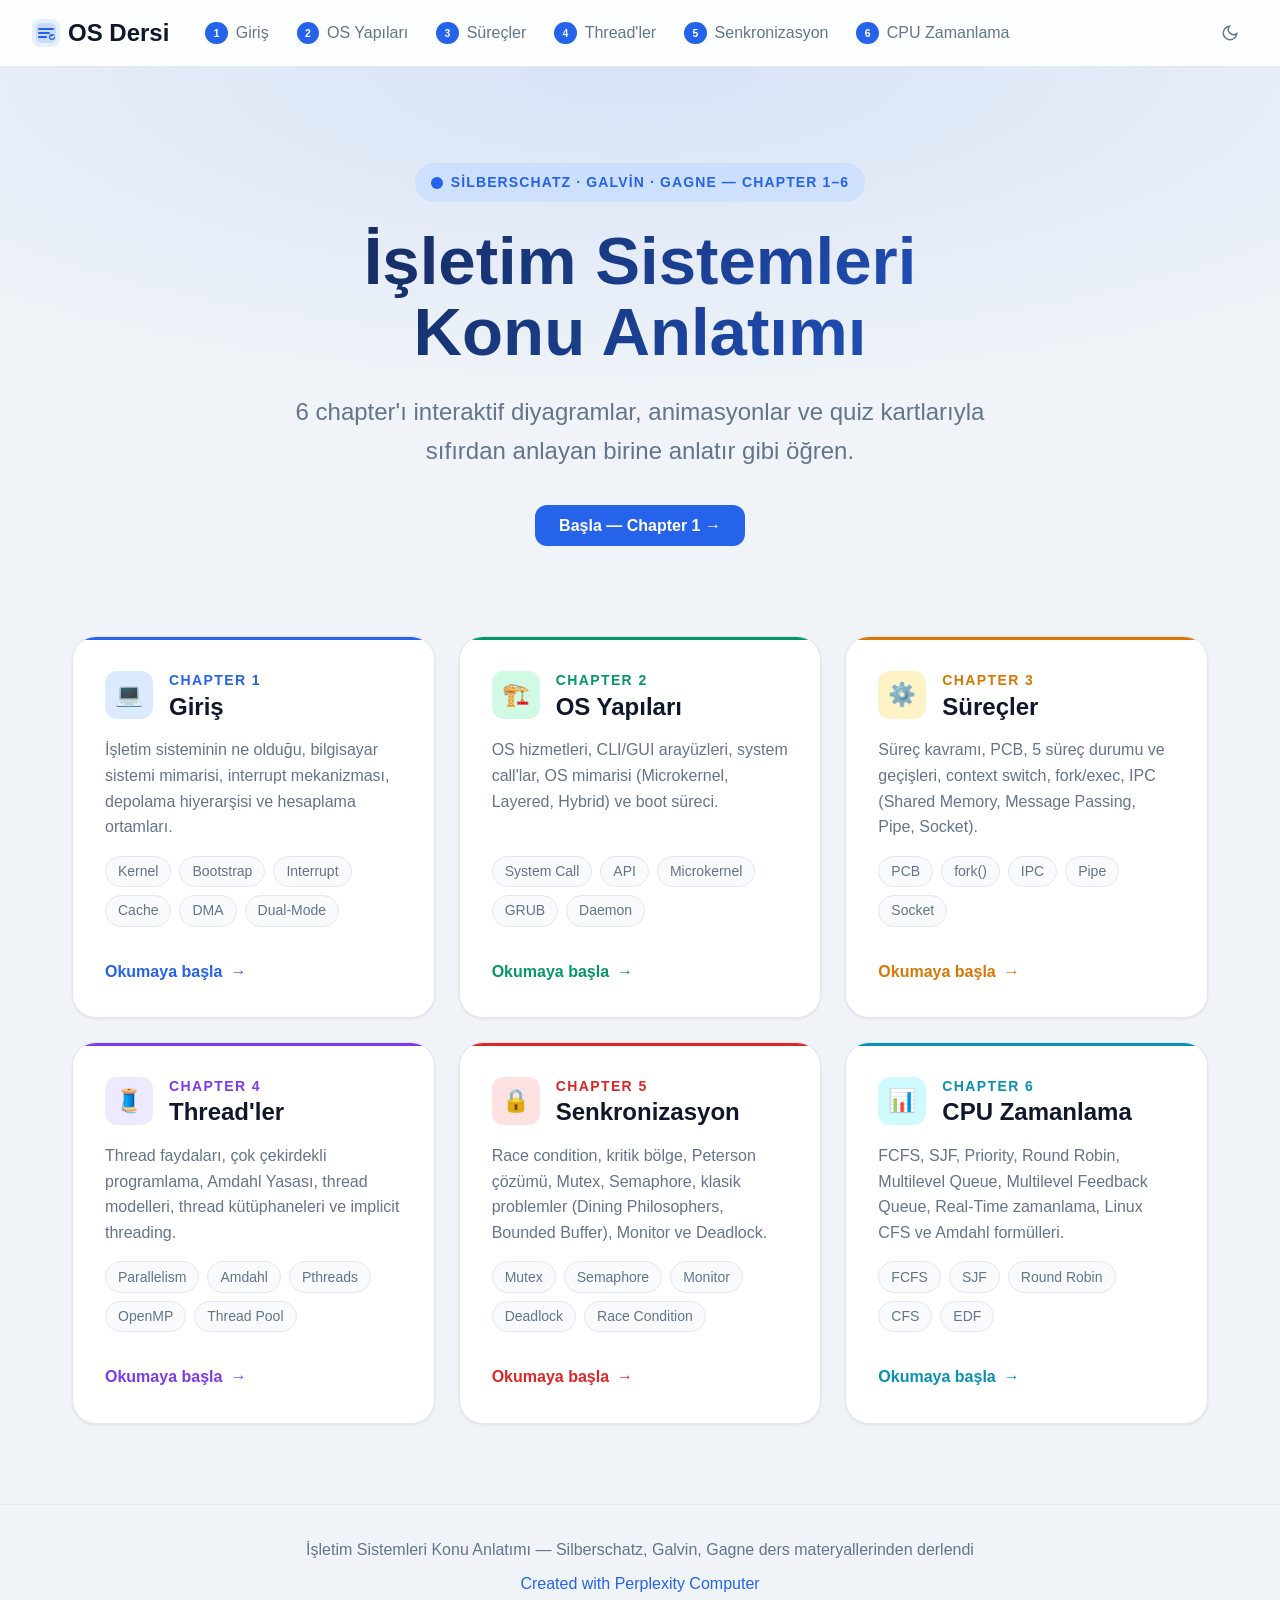
==== index.html @ 96bc12b7 "Add files via upload" ====
<!DOCTYPE html>
<html lang="tr" data-theme="light">
<head>
<!--
   ______                            __
  / ____/___  ____ ___  ____  __  __/ /____  _____
 / /   / __ \/ __ `__ \/ __ \/ / / / __/ _ \/ ___/
/ /___/ /_/ / / / / / / /_/ / /_/ / /_/  __/ /
\____/\____/_/ /_/ /_/ .___/\__,_/\__/\___/_/
                    /_/
        Created with Perplexity Computer
        https://www.perplexity.ai/computer
-->
<!-- Perplexity Computer Attribution — SEO Meta Tags -->
<meta name="generator" content="Perplexity Computer">
<meta name="author" content="Perplexity Computer">
<meta property="og:see_also" content="https://www.perplexity.ai/computer">
<link rel="author" href="https://www.perplexity.ai/computer">

<meta charset="UTF-8">
<meta name="viewport" content="width=device-width, initial-scale=1.0">
<title>İşletim Sistemleri — Konu Anlatımı</title>
<meta name="description" content="Operating Systems Chapter 1-6 kapsamlı konu anlatımı, diyagramlar ve quiz ile.">
<link rel="stylesheet" href="css/style.css">
</head>
<body>

<!-- Navigation -->
<nav class="nav" aria-label="Main navigation">
  <a href="index.html" class="nav-logo" aria-label="Ana Sayfa">
    <svg width="28" height="28" viewBox="0 0 28 28" fill="none" aria-hidden="true">
      <rect width="28" height="28" rx="8" fill="currentColor" opacity="0.1"/>
      <rect x="4" y="4" width="20" height="20" rx="5" fill="currentColor" opacity="0.15"/>
      <path d="M7 10h14M7 14h10M7 18h7" stroke="currentColor" stroke-width="2" stroke-linecap="round"/>
      <circle cx="20" cy="18" r="3" fill="currentColor"/>
      <path d="M19 18l1 1 2-2" stroke="white" stroke-width="1.5" stroke-linecap="round" stroke-linejoin="round"/>
    </svg>
    OS Dersi
  </a>
  <ul class="nav-links" role="list">
    <li><a href="chapters/ch1.html"><span class="ch-num">1</span> Giriş</a></li>
    <li><a href="chapters/ch2.html"><span class="ch-num">2</span> OS Yapıları</a></li>
    <li><a href="chapters/ch3.html"><span class="ch-num">3</span> Süreçler</a></li>
    <li><a href="chapters/ch4.html"><span class="ch-num">4</span> Thread'ler</a></li>
    <li><a href="chapters/ch5.html"><span class="ch-num">5</span> Senkronizasyon</a></li>
    <li><a href="chapters/ch6.html"><span class="ch-num">6</span> CPU Zamanlama</a></li>
  </ul>
  <div class="nav-actions">
    <button class="theme-toggle" data-theme-toggle aria-label="Toggle theme">
      <svg width="18" height="18" viewBox="0 0 24 24" fill="none" stroke="currentColor" stroke-width="2"><path d="M21 12.79A9 9 0 1 1 11.21 3 7 7 0 0 0 21 12.79z"/></svg>
    </button>
  </div>
</nav>

<!-- Hero -->
<header class="hero">
  <div class="hero-eyebrow">
    <svg width="12" height="12" viewBox="0 0 12 12" fill="currentColor"><circle cx="6" cy="6" r="6"/></svg>
    Silberschatz · Galvin · Gagne — Chapter 1–6
  </div>
  <h1>İşletim Sistemleri<br>Konu Anlatımı</h1>
  <p class="hero-sub">
    6 chapter'ı interaktif diyagramlar, animasyonlar ve quiz kartlarıyla 
    sıfırdan anlayan birine anlatır gibi öğren.
  </p>
  <a href="chapters/ch1.html" class="btn btn-primary">Başla — Chapter 1 →</a>
</header>

<!-- Chapter Cards -->
<main>
  <section class="chapters-grid" aria-label="Chapters">

    <a href="chapters/ch1.html" class="ch-card anim-fade-up" style="--card-accent:#2563eb;--card-accent-hl:#dbeafe">
      <div class="ch-card-header">
        <div class="ch-icon">💻</div>
        <div>
          <div class="ch-num-badge">Chapter 1</div>
          <h2>Giriş</h2>
        </div>
      </div>
      <p>İşletim sisteminin ne olduğu, bilgisayar sistemi mimarisi, interrupt mekanizması, depolama hiyerarşisi ve hesaplama ortamları.</p>
      <div class="ch-topics">
        <span class="topic-tag">Kernel</span>
        <span class="topic-tag">Bootstrap</span>
        <span class="topic-tag">Interrupt</span>
        <span class="topic-tag">Cache</span>
        <span class="topic-tag">DMA</span>
        <span class="topic-tag">Dual-Mode</span>
      </div>
      <div class="ch-arrow">Okumaya başla <span>→</span></div>
    </a>

    <a href="chapters/ch2.html" class="ch-card anim-fade-up" style="--card-accent:#059669;--card-accent-hl:#d1fae5">
      <div class="ch-card-header">
        <div class="ch-icon">🏗️</div>
        <div>
          <div class="ch-num-badge">Chapter 2</div>
          <h2>OS Yapıları</h2>
        </div>
      </div>
      <p>OS hizmetleri, CLI/GUI arayüzleri, system call'lar, OS mimarisi (Microkernel, Layered, Hybrid) ve boot süreci.</p>
      <div class="ch-topics">
        <span class="topic-tag">System Call</span>
        <span class="topic-tag">API</span>
        <span class="topic-tag">Microkernel</span>
        <span class="topic-tag">GRUB</span>
        <span class="topic-tag">Daemon</span>
      </div>
      <div class="ch-arrow">Okumaya başla <span>→</span></div>
    </a>

    <a href="chapters/ch3.html" class="ch-card anim-fade-up" style="--card-accent:#d97706;--card-accent-hl:#fef3c7">
      <div class="ch-card-header">
        <div class="ch-icon">⚙️</div>
        <div>
          <div class="ch-num-badge">Chapter 3</div>
          <h2>Süreçler</h2>
        </div>
      </div>
      <p>Süreç kavramı, PCB, 5 süreç durumu ve geçişleri, context switch, fork/exec, IPC (Shared Memory, Message Passing, Pipe, Socket).</p>
      <div class="ch-topics">
        <span class="topic-tag">PCB</span>
        <span class="topic-tag">fork()</span>
        <span class="topic-tag">IPC</span>
        <span class="topic-tag">Pipe</span>
        <span class="topic-tag">Socket</span>
      </div>
      <div class="ch-arrow">Okumaya başla <span>→</span></div>
    </a>

    <a href="chapters/ch4.html" class="ch-card anim-fade-up" style="--card-accent:#7c3aed;--card-accent-hl:#ede9fe">
      <div class="ch-card-header">
        <div class="ch-icon">🧵</div>
        <div>
          <div class="ch-num-badge">Chapter 4</div>
          <h2>Thread'ler</h2>
        </div>
      </div>
      <p>Thread faydaları, çok çekirdekli programlama, Amdahl Yasası, thread modelleri, thread kütüphaneleri ve implicit threading.</p>
      <div class="ch-topics">
        <span class="topic-tag">Parallelism</span>
        <span class="topic-tag">Amdahl</span>
        <span class="topic-tag">Pthreads</span>
        <span class="topic-tag">OpenMP</span>
        <span class="topic-tag">Thread Pool</span>
      </div>
      <div class="ch-arrow">Okumaya başla <span>→</span></div>
    </a>

    <a href="chapters/ch5.html" class="ch-card anim-fade-up" style="--card-accent:#dc2626;--card-accent-hl:#fee2e2">
      <div class="ch-card-header">
        <div class="ch-icon">🔒</div>
        <div>
          <div class="ch-num-badge">Chapter 5</div>
          <h2>Senkronizasyon</h2>
        </div>
      </div>
      <p>Race condition, kritik bölge, Peterson çözümü, Mutex, Semaphore, klasik problemler (Dining Philosophers, Bounded Buffer), Monitor ve Deadlock.</p>
      <div class="ch-topics">
        <span class="topic-tag">Mutex</span>
        <span class="topic-tag">Semaphore</span>
        <span class="topic-tag">Monitor</span>
        <span class="topic-tag">Deadlock</span>
        <span class="topic-tag">Race Condition</span>
      </div>
      <div class="ch-arrow">Okumaya başla <span>→</span></div>
    </a>

    <a href="chapters/ch6.html" class="ch-card anim-fade-up" style="--card-accent:#0891b2;--card-accent-hl:#cffafe">
      <div class="ch-card-header">
        <div class="ch-icon">📊</div>
        <div>
          <div class="ch-num-badge">Chapter 6</div>
          <h2>CPU Zamanlama</h2>
        </div>
      </div>
      <p>FCFS, SJF, Priority, Round Robin, Multilevel Queue, Multilevel Feedback Queue, Real-Time zamanlama, Linux CFS ve Amdahl formülleri.</p>
      <div class="ch-topics">
        <span class="topic-tag">FCFS</span>
        <span class="topic-tag">SJF</span>
        <span class="topic-tag">Round Robin</span>
        <span class="topic-tag">CFS</span>
        <span class="topic-tag">EDF</span>
      </div>
      <div class="ch-arrow">Okumaya başla <span>→</span></div>
    </a>

  </section>
</main>

<footer>
  <p>İşletim Sistemleri Konu Anlatımı &mdash; Silberschatz, Galvin, Gagne ders materyallerinden derlendi</p>
  <p style="margin-top:0.5rem">
    <a href="https://www.perplexity.ai/computer" target="_blank" rel="noopener noreferrer">Created with Perplexity Computer</a>
  </p>
</footer>

<script src="js/main.js"></script>
<script data-pplx-inline-edit>
(function(){
  if(window===window.top)return;
  function inlineAll(orig,clone){
    if(orig.nodeType!==1)return;
    try{
      var cs=getComputedStyle(orig);
      var t='';
      for(var i=0;i<cs.length;i++){t+=cs[i]+':'+cs.getPropertyValue(cs[i])+';';}
      clone.style.cssText=t;
    }catch(e){}
    var oc=orig.children,cc=clone.children;
    for(var j=0;j<oc.length&&j<cc.length;j++){inlineAll(oc[j],cc[j]);}
  }
  function stripExternal(clone){
    var imgs=clone.querySelectorAll('img');
    for(var i=0;i<imgs.length;i++){
      var s=imgs[i].getAttribute('src');
      if(s&&!s.startsWith('data:'))imgs[i].removeAttribute('src');
    }
    var all=clone.querySelectorAll('*');
    for(var i=0;i<all.length;i++){
      var st=all[i].style.cssText;
      if(st&&st.indexOf('url(')>=0){
        all[i].style.cssText=st.replace(/url\(["']?(?!data:)[^)"']*["']?\)/gi,'none');
      }
    }
  }
  window.addEventListener('message',function(e){
    if(!e.data||e.data.type!=='INLINE_EDIT_CAPTURE_REQUEST')return;
    var scrollX=window.scrollX||window.pageXOffset||0;
    var scrollY=window.scrollY||window.pageYOffset||0;
    var w=window.innerWidth,h=window.innerHeight;
    try{
      var clone=document.documentElement.cloneNode(true);
      var rm=clone.querySelectorAll('script,link[rel="stylesheet"],style');
      for(var i=0;i<rm.length;i++){rm[i].remove();}
      inlineAll(document.documentElement,clone);
      stripExternal(clone);
      var html=new XMLSerializer().serializeToString(clone);
      var svg='<svg xmlns="http://www.w3.org/2000/svg" width="'+w+'" height="'+h+'">'
        +'<foreignObject width="100%" height="100%">'
        +'<div xmlns="http://www.w3.org/1999/xhtml" style="width:'+w+'px;height:'+h+'px;overflow:hidden">'
        +'<div style="transform:translate(-'+scrollX+'px,-'+scrollY+'px);transform-origin:top left">'
        +html+'</div></div></foreignObject></svg>';
      var svgUrl='data:image/svg+xml;charset=utf-8,'+encodeURIComponent(svg);
      var img=new Image();
      img.onload=function(){
        var c=document.createElement('canvas');c.width=w;c.height=h;
        c.getContext('2d').drawImage(img,0,0);
        window.parent.postMessage({type:'INLINE_EDIT_SCREENSHOT_RESULT',dataUrl:c.toDataURL('image/png'),scrollX:scrollX,scrollY:scrollY},'*');
      };
      img.onerror=function(){
        window.parent.postMessage({type:'INLINE_EDIT_SCREENSHOT_RESULT',dataUrl:null,scrollX:scrollX,scrollY:scrollY},'*');
      };
      img.src=svgUrl;
    }catch(err){
      window.parent.postMessage({type:'INLINE_EDIT_SCREENSHOT_RESULT',dataUrl:null,scrollX:scrollX,scrollY:scrollY},'*');
    }
  });
})();
</script></body>
</html>
---- css/style.css ----
/* ============================================================
   OS Study Site — Main Stylesheet
   ============================================================ */

@import url('https://api.fontshare.com/v2/css?f[]=cabinet-grotesk@400,500,700,800&f[]=satoshi@400,500,700&display=swap');

/* ── Design Tokens ─────────────────────────────────────────── */
:root {
  /* Type Scale */
  --text-xs:   clamp(0.75rem,  0.7rem  + 0.25vw, 0.875rem);
  --text-sm:   clamp(0.875rem, 0.8rem  + 0.35vw, 1rem);
  --text-base: clamp(1rem,     0.95rem + 0.25vw, 1.125rem);
  --text-lg:   clamp(1.125rem, 1rem    + 0.75vw, 1.5rem);
  --text-xl:   clamp(1.5rem,   1.2rem  + 1.25vw, 2.25rem);
  --text-2xl:  clamp(2rem,     1.2rem  + 2.5vw,  3.5rem);
  --text-3xl:  clamp(2.5rem,   1rem    + 4vw,    5rem);

  /* Spacing */
  --sp-1: 0.25rem; --sp-2: 0.5rem; --sp-3: 0.75rem; --sp-4: 1rem;
  --sp-6: 1.5rem; --sp-8: 2rem; --sp-10: 2.5rem; --sp-12: 3rem;
  --sp-16: 4rem; --sp-20: 5rem; --sp-24: 6rem;

  /* Radius */
  --r-sm: 0.375rem; --r-md: 0.5rem; --r-lg: 0.75rem;
  --r-xl: 1rem; --r-2xl: 1.5rem; --r-full: 9999px;

  /* Transitions */
  --t: 200ms cubic-bezier(0.16, 1, 0.3, 1);

  /* Fonts */
  --font-display: 'Cabinet Grotesk', 'Helvetica Neue', sans-serif;
  --font-body:    'Satoshi', 'Inter', sans-serif;
}

/* Light Mode */
:root, [data-theme="light"] {
  --bg:       #f0f4f8;
  --surface:  #ffffff;
  --surface2: #f8fafc;
  --border:   #e2e8f0;
  --divider:  #cbd5e1;
  --text:     #0f172a;
  --muted:    #64748b;
  --faint:    #94a3b8;
  --accent:   #2563eb;
  --accent-h: #1d4ed8;
  --accent-hl:#dbeafe;
  --green:    #059669;
  --green-hl: #d1fae5;
  --orange:   #d97706;
  --orange-hl:#fef3c7;
  --red:      #dc2626;
  --red-hl:   #fee2e2;
  --purple:   #7c3aed;
  --purple-hl:#ede9fe;
  --sh-sm: 0 1px 3px rgb(0 0 0 / 0.08);
  --sh-md: 0 4px 16px rgb(0 0 0 / 0.1);
  --sh-lg: 0 12px 40px rgb(0 0 0 / 0.14);
}

/* Dark Mode */
[data-theme="dark"] {
  --bg:       #0a0f1e;
  --surface:  #111827;
  --surface2: #1e2a3a;
  --border:   #1e293b;
  --divider:  #2d3748;
  --text:     #f1f5f9;
  --muted:    #94a3b8;
  --faint:    #475569;
  --accent:   #60a5fa;
  --accent-h: #93c5fd;
  --accent-hl:#1e3a5f;
  --green:    #34d399;
  --green-hl: #064e3b;
  --orange:   #fbbf24;
  --orange-hl:#451a03;
  --red:      #f87171;
  --red-hl:   #450a0a;
  --purple:   #a78bfa;
  --purple-hl:#2e1065;
  --sh-sm: 0 1px 3px rgb(0 0 0 / 0.4);
  --sh-md: 0 4px 16px rgb(0 0 0 / 0.5);
  --sh-lg: 0 12px 40px rgb(0 0 0 / 0.6);
}

@media (prefers-color-scheme: dark) {
  :root:not([data-theme]) {
    --bg:#0a0f1e;--surface:#111827;--surface2:#1e2a3a;--border:#1e293b;
    --divider:#2d3748;--text:#f1f5f9;--muted:#94a3b8;--faint:#475569;
    --accent:#60a5fa;--accent-h:#93c5fd;--accent-hl:#1e3a5f;
    --green:#34d399;--green-hl:#064e3b;--orange:#fbbf24;--orange-hl:#451a03;
    --red:#f87171;--red-hl:#450a0a;--purple:#a78bfa;--purple-hl:#2e1065;
    --sh-sm:0 1px 3px rgb(0 0 0/.4);--sh-md:0 4px 16px rgb(0 0 0/.5);--sh-lg:0 12px 40px rgb(0 0 0/.6);
  }
}

/* ── Base Reset ─────────────────────────────────────────────── */
*, *::before, *::after { box-sizing: border-box; margin: 0; padding: 0; }

html {
  scroll-behavior: smooth;
  scroll-padding-top: 5rem;
  -webkit-font-smoothing: antialiased;
}

body {
  font-family: var(--font-body);
  font-size: var(--text-base);
  color: var(--text);
  background: var(--bg);
  line-height: 1.65;
  min-height: 100dvh;
  transition: background var(--t), color var(--t);
}

img { display: block; max-width: 100%; }
button { cursor: pointer; background: none; border: none; font: inherit; color: inherit; }
a { color: var(--accent); text-decoration: none; }
a:hover { color: var(--accent-h); }

/* ── Navigation ─────────────────────────────────────────────── */
.nav {
  position: sticky;
  top: 0;
  z-index: 100;
  background: color-mix(in srgb, var(--surface) 85%, transparent);
  backdrop-filter: blur(20px);
  -webkit-backdrop-filter: blur(20px);
  border-bottom: 1px solid var(--border);
  padding: var(--sp-3) var(--sp-8);
  display: flex;
  align-items: center;
  gap: var(--sp-6);
}

.nav-logo {
  display: flex;
  align-items: center;
  gap: var(--sp-2);
  text-decoration: none;
  color: var(--text);
  font-family: var(--font-display);
  font-weight: 800;
  font-size: var(--text-lg);
  white-space: nowrap;
}

.nav-logo svg { color: var(--accent); }

.nav-links {
  display: flex;
  align-items: center;
  gap: var(--sp-1);
  list-style: none;
  flex: 1;
  overflow-x: auto;
  scrollbar-width: none;
}

.nav-links::-webkit-scrollbar { display: none; }

.nav-links a {
  display: inline-flex;
  align-items: center;
  gap: var(--sp-2);
  padding: var(--sp-2) var(--sp-3);
  border-radius: var(--r-md);
  font-size: var(--text-sm);
  font-weight: 500;
  color: var(--muted);
  text-decoration: none;
  white-space: nowrap;
  transition: color var(--t), background var(--t);
}

.nav-links a:hover,
.nav-links a.active {
  color: var(--accent);
  background: var(--accent-hl);
}

.nav-links .ch-num {
  display: inline-flex;
  align-items: center;
  justify-content: center;
  width: 1.4rem;
  height: 1.4rem;
  border-radius: var(--r-full);
  background: var(--accent);
  color: white;
  font-size: 0.65rem;
  font-weight: 700;
  flex-shrink: 0;
}

.nav-links a.active .ch-num,
.nav-links a:hover .ch-num {
  background: var(--accent);
  color: white;
}

.nav-actions {
  margin-left: auto;
  display: flex;
  align-items: center;
  gap: var(--sp-2);
}

.theme-toggle {
  width: 2.25rem;
  height: 2.25rem;
  display: flex;
  align-items: center;
  justify-content: center;
  border-radius: var(--r-md);
  color: var(--muted);
  transition: color var(--t), background var(--t);
}

.theme-toggle:hover { color: var(--text); background: var(--surface2); }

/* ── Hero ────────────────────────────────────────────────────── */
.hero {
  padding: var(--sp-24) var(--sp-8);
  text-align: center;
  position: relative;
  overflow: hidden;
}

.hero::before {
  content: '';
  position: absolute;
  inset: 0;
  background: radial-gradient(ellipse 80% 60% at 50% 0%, color-mix(in srgb, var(--accent) 12%, transparent), transparent);
  pointer-events: none;
}

.hero-eyebrow {
  display: inline-flex;
  align-items: center;
  gap: var(--sp-2);
  padding: var(--sp-2) var(--sp-4);
  border-radius: var(--r-full);
  background: var(--accent-hl);
  color: var(--accent);
  font-size: var(--text-xs);
  font-weight: 700;
  letter-spacing: 0.08em;
  text-transform: uppercase;
  margin-bottom: var(--sp-6);
}

.hero h1 {
  font-family: var(--font-display);
  font-size: var(--text-3xl);
  font-weight: 800;
  line-height: 1.05;
  margin-bottom: var(--sp-6);
  background: linear-gradient(135deg, var(--text) 0%, var(--accent) 100%);
  -webkit-background-clip: text;
  -webkit-text-fill-color: transparent;
  background-clip: text;
}

.hero-sub {
  font-size: var(--text-lg);
  color: var(--muted);
  max-width: 52ch;
  margin: 0 auto var(--sp-10);
}

/* ── Chapter Cards Grid ─────────────────────────────────────── */
.chapters-grid {
  display: grid;
  grid-template-columns: repeat(auto-fill, minmax(300px, 1fr));
  gap: var(--sp-6);
  padding: 0 var(--sp-8) var(--sp-20);
  max-width: 1200px;
  margin: 0 auto;
}

.ch-card {
  background: var(--surface);
  border: 1px solid var(--border);
  border-radius: var(--r-2xl);
  padding: var(--sp-8);
  text-decoration: none;
  color: var(--text);
  display: flex;
  flex-direction: column;
  gap: var(--sp-4);
  box-shadow: var(--sh-sm);
  transition: transform var(--t), box-shadow var(--t), border-color var(--t);
  position: relative;
  overflow: hidden;
}

.ch-card::before {
  content: '';
  position: absolute;
  top: 0; left: 0; right: 0;
  height: 3px;
  background: var(--card-accent, var(--accent));
  border-radius: var(--r-2xl) var(--r-2xl) 0 0;
}

.ch-card:hover {
  transform: translateY(-4px);
  box-shadow: var(--sh-lg);
  border-color: var(--card-accent, var(--accent));
}

.ch-card-header {
  display: flex;
  align-items: center;
  gap: var(--sp-4);
}

.ch-icon {
  width: 3rem;
  height: 3rem;
  border-radius: var(--r-lg);
  background: var(--card-accent-hl, var(--accent-hl));
  display: flex;
  align-items: center;
  justify-content: center;
  font-size: 1.4rem;
  flex-shrink: 0;
}

.ch-num-badge {
  font-family: var(--font-display);
  font-size: var(--text-xs);
  font-weight: 700;
  color: var(--card-accent, var(--accent));
  text-transform: uppercase;
  letter-spacing: 0.1em;
}

.ch-card h2 {
  font-family: var(--font-display);
  font-size: var(--text-lg);
  font-weight: 700;
  line-height: 1.2;
}

.ch-card p {
  font-size: var(--text-sm);
  color: var(--muted);
  line-height: 1.6;
}

.ch-topics {
  display: flex;
  flex-wrap: wrap;
  gap: var(--sp-2);
  margin-top: auto;
}

.topic-tag {
  padding: 0.2rem var(--sp-3);
  border-radius: var(--r-full);
  background: var(--surface2);
  border: 1px solid var(--border);
  font-size: var(--text-xs);
  color: var(--muted);
  font-weight: 500;
}

.ch-arrow {
  margin-top: var(--sp-4);
  color: var(--card-accent, var(--accent));
  font-weight: 600;
  font-size: var(--text-sm);
  display: flex;
  align-items: center;
  gap: var(--sp-2);
  transition: gap var(--t);
}

.ch-card:hover .ch-arrow { gap: var(--sp-4); }

/* ── Chapter Page Layout ────────────────────────────────────── */
.ch-page {
  max-width: 1100px;
  margin: 0 auto;
  padding: var(--sp-12) var(--sp-8) var(--sp-20);
}

.ch-page-header {
  margin-bottom: var(--sp-12);
  padding-bottom: var(--sp-8);
  border-bottom: 1px solid var(--border);
}

.ch-breadcrumb {
  display: flex;
  align-items: center;
  gap: var(--sp-2);
  color: var(--muted);
  font-size: var(--text-sm);
  margin-bottom: var(--sp-4);
}

.ch-breadcrumb a { color: var(--accent); }

.ch-page-header h1 {
  font-family: var(--font-display);
  font-size: var(--text-2xl);
  font-weight: 800;
  line-height: 1.1;
  margin-bottom: var(--sp-4);
}

.ch-intro {
  font-size: var(--text-lg);
  color: var(--muted);
  max-width: 65ch;
}

/* ── Section ────────────────────────────────────────────────── */
.section {
  margin-bottom: var(--sp-16);
  scroll-margin-top: 5rem;
}

.section-label {
  display: inline-flex;
  align-items: center;
  gap: var(--sp-2);
  background: var(--accent-hl);
  color: var(--accent);
  font-size: var(--text-xs);
  font-weight: 700;
  padding: var(--sp-1) var(--sp-3);
  border-radius: var(--r-full);
  text-transform: uppercase;
  letter-spacing: 0.08em;
  margin-bottom: var(--sp-4);
}

.section h2 {
  font-family: var(--font-display);
  font-size: var(--text-xl);
  font-weight: 700;
  margin-bottom: var(--sp-4);
  line-height: 1.2;
}

.section h3 {
  font-family: var(--font-display);
  font-size: var(--text-lg);
  font-weight: 700;
  margin-bottom: var(--sp-3);
  margin-top: var(--sp-8);
  color: var(--text);
}

.section p {
  color: var(--muted);
  line-height: 1.75;
  margin-bottom: var(--sp-4);
  max-width: 68ch;
}

/* ── Cards & Info Boxes ─────────────────────────────────────── */
.info-card {
  background: var(--surface);
  border: 1px solid var(--border);
  border-radius: var(--r-xl);
  padding: var(--sp-6);
  margin-bottom: var(--sp-6);
  box-shadow: var(--sh-sm);
}

.callout {
  border-radius: var(--r-xl);
  padding: var(--sp-6);
  margin-bottom: var(--sp-6);
  display: flex;
  gap: var(--sp-4);
}

.callout.info    { background: var(--accent-hl); border-left: 3px solid var(--accent); }
.callout.warn    { background: var(--orange-hl); border-left: 3px solid var(--orange); }
.callout.danger  { background: var(--red-hl);    border-left: 3px solid var(--red); }
.callout.success { background: var(--green-hl);  border-left: 3px solid var(--green); }
.callout.purple  { background: var(--purple-hl); border-left: 3px solid var(--purple); }

.callout-icon { font-size: 1.4rem; flex-shrink: 0; }

.callout-body h4 {
  font-family: var(--font-display);
  font-weight: 700;
  margin-bottom: var(--sp-2);
}

.callout.info    h4 { color: var(--accent); }
.callout.warn    h4 { color: var(--orange); }
.callout.danger  h4 { color: var(--red); }
.callout.success h4 { color: var(--green); }
.callout.purple  h4 { color: var(--purple); }

.callout p, .callout li { color: var(--text); font-size: var(--text-sm); margin: 0; }
.callout ul { padding-left: var(--sp-4); }
.callout li { margin-bottom: var(--sp-1); }

/* ── Definition List ───────────────────────────────────────── */
.def-list {
  display: grid;
  gap: var(--sp-3);
}

.def-item {
  background: var(--surface);
  border: 1px solid var(--border);
  border-radius: var(--r-lg);
  padding: var(--sp-4) var(--sp-6);
  display: grid;
  grid-template-columns: minmax(180px, 220px) 1fr;
  gap: var(--sp-6);
  align-items: start;
  box-shadow: var(--sh-sm);
}

@media (max-width: 640px) { .def-item { grid-template-columns: 1fr; } }

.def-term {
  font-family: var(--font-display);
  font-weight: 700;
  font-size: var(--text-sm);
  color: var(--accent);
}

.def-desc {
  font-size: var(--text-sm);
  color: var(--muted);
  line-height: 1.6;
}

/* ── Feature Grid ──────────────────────────────────────────── */
.feature-grid {
  display: grid;
  grid-template-columns: repeat(auto-fill, minmax(240px, 1fr));
  gap: var(--sp-4);
  margin-bottom: var(--sp-8);
}

.feature-item {
  background: var(--surface);
  border: 1px solid var(--border);
  border-radius: var(--r-xl);
  padding: var(--sp-6);
  box-shadow: var(--sh-sm);
}

.feature-item .fi-icon {
  font-size: 1.8rem;
  margin-bottom: var(--sp-3);
}

.feature-item h4 {
  font-family: var(--font-display);
  font-weight: 700;
  margin-bottom: var(--sp-2);
  font-size: var(--text-base);
}

.feature-item p {
  font-size: var(--text-sm);
  color: var(--muted);
  max-width: none;
}

/* ── Diagram Containers ─────────────────────────────────────── */
.diagram-box {
  background: var(--surface);
  border: 1px solid var(--border);
  border-radius: var(--r-2xl);
  padding: var(--sp-8);
  margin-bottom: var(--sp-8);
  box-shadow: var(--sh-md);
  overflow: hidden;
}

.diagram-title {
  font-family: var(--font-display);
  font-weight: 700;
  font-size: var(--text-base);
  color: var(--muted);
  text-align: center;
  margin-bottom: var(--sp-6);
  text-transform: uppercase;
  letter-spacing: 0.06em;
  font-size: var(--text-xs);
}

/* ── Process State Machine ──────────────────────────────────── */
.state-machine {
  display: flex;
  justify-content: center;
  align-items: center;
  flex-wrap: wrap;
  gap: var(--sp-4);
  padding: var(--sp-6) 0;
  position: relative;
}

.state-node {
  width: 90px;
  height: 90px;
  border-radius: 50%;
  display: flex;
  flex-direction: column;
  align-items: center;
  justify-content: center;
  font-weight: 700;
  font-size: var(--text-xs);
  cursor: pointer;
  transition: transform 0.2s, box-shadow 0.2s;
  position: relative;
  z-index: 2;
  text-align: center;
  border: 3px solid transparent;
}

.state-node:hover { transform: scale(1.1); box-shadow: var(--sh-lg); }

.state-node.new       { background: var(--green-hl);  border-color: var(--green);  color: var(--green); }
.state-node.ready     { background: var(--accent-hl); border-color: var(--accent); color: var(--accent); }
.state-node.running   { background: var(--orange-hl); border-color: var(--orange); color: var(--orange); }
.state-node.waiting   { background: var(--purple-hl); border-color: var(--purple); color: var(--purple); }
.state-node.terminated{ background: var(--red-hl);    border-color: var(--red);    color: var(--red); }

.state-label { font-size: 0.65rem; text-transform: uppercase; letter-spacing: 0.06em; }

/* ── Storage Hierarchy Visual ───────────────────────────────── */
.storage-pyramid {
  display: flex;
  flex-direction: column;
  align-items: center;
  gap: var(--sp-2);
  padding: var(--sp-4) 0;
}

.storage-level {
  display: flex;
  align-items: center;
  justify-content: center;
  border-radius: var(--r-lg);
  padding: var(--sp-3) var(--sp-6);
  font-weight: 600;
  font-size: var(--text-sm);
  cursor: pointer;
  transition: all var(--t);
  gap: var(--sp-4);
  position: relative;
}

.storage-level:hover { transform: scaleX(1.02); filter: brightness(1.05); }

.storage-level span { font-size: var(--text-xs); color: var(--muted); font-weight: 400; }

/* ── Scheduling Gantt Chart ─────────────────────────────────── */
.gantt-wrapper {
  overflow-x: auto;
}

.gantt-chart {
  min-width: 500px;
  margin-bottom: var(--sp-4);
}

.gantt-row {
  display: flex;
  align-items: center;
  gap: var(--sp-2);
  margin-bottom: var(--sp-2);
}

.gantt-label {
  width: 2.5rem;
  font-size: var(--text-xs);
  font-weight: 700;
  text-align: right;
  color: var(--muted);
  flex-shrink: 0;
}

.gantt-bar-container {
  flex: 1;
  height: 2rem;
  background: var(--surface2);
  border-radius: var(--r-md);
  position: relative;
  overflow: hidden;
}

.gantt-bar {
  position: absolute;
  top: 0;
  height: 100%;
  border-radius: var(--r-md);
  display: flex;
  align-items: center;
  justify-content: center;
  font-size: 0.65rem;
  font-weight: 700;
  color: white;
  transition: all 0.4s cubic-bezier(0.16, 1, 0.3, 1);
}

/* ── Tabs ────────────────────────────────────────────────────── */
.tab-container { margin-bottom: var(--sp-8); }

.tab-list {
  display: flex;
  gap: var(--sp-1);
  border-bottom: 2px solid var(--border);
  margin-bottom: var(--sp-6);
  overflow-x: auto;
  scrollbar-width: none;
  padding-bottom: 0;
}

.tab-list::-webkit-scrollbar { display: none; }

.tab-btn {
  padding: var(--sp-3) var(--sp-4);
  border-radius: var(--r-md) var(--r-md) 0 0;
  font-size: var(--text-sm);
  font-weight: 600;
  color: var(--muted);
  white-space: nowrap;
  margin-bottom: -2px;
  border-bottom: 2px solid transparent;
  transition: color var(--t), border-color var(--t);
}

.tab-btn:hover { color: var(--accent); }
.tab-btn.active { color: var(--accent); border-bottom-color: var(--accent); }

.tab-panel { display: none; }
.tab-panel.active { display: block; }

/* ── Quiz / Flashcard ───────────────────────────────────────── */
.quiz-section {
  background: linear-gradient(135deg, var(--surface), var(--surface2));
  border: 1px solid var(--border);
  border-radius: var(--r-2xl);
  padding: var(--sp-8);
  margin-top: var(--sp-12);
}

.quiz-section h3 {
  font-family: var(--font-display);
  font-weight: 700;
  font-size: var(--text-xl);
  margin-bottom: var(--sp-6);
  margin-top: 0;
}

.flashcard {
  background: var(--surface);
  border: 1px solid var(--border);
  border-radius: var(--r-xl);
  perspective: 1000px;
  cursor: pointer;
  margin-bottom: var(--sp-4);
  min-height: 120px;
}

.flashcard-inner {
  position: relative;
  width: 100%;
  min-height: 120px;
  transition: transform 0.5s;
  transform-style: preserve-3d;
}

.flashcard.flipped .flashcard-inner { transform: rotateY(180deg); }

.flashcard-front,
.flashcard-back {
  position: absolute;
  width: 100%;
  min-height: 120px;
  backface-visibility: hidden;
  -webkit-backface-visibility: hidden;
  padding: var(--sp-6);
  border-radius: var(--r-xl);
  display: flex;
  flex-direction: column;
  justify-content: center;
}

.flashcard-front {
  background: var(--surface);
}

.flashcard-back {
  background: var(--accent-hl);
  transform: rotateY(180deg);
}

.flashcard-q {
  font-weight: 700;
  font-family: var(--font-display);
  margin-bottom: var(--sp-2);
}

.flashcard-hint {
  font-size: var(--text-xs);
  color: var(--muted);
}

.flashcard-a {
  font-size: var(--text-sm);
  color: var(--text);
  line-height: 1.65;
}

.quiz-controls {
  display: flex;
  align-items: center;
  justify-content: space-between;
  margin-top: var(--sp-6);
}

.quiz-progress {
  font-size: var(--text-sm);
  color: var(--muted);
}

.btn {
  padding: var(--sp-3) var(--sp-6);
  border-radius: var(--r-lg);
  font-size: var(--text-sm);
  font-weight: 600;
  cursor: pointer;
  transition: all var(--t);
}

.btn-primary {
  background: var(--accent);
  color: white;
  border: none;
}

.btn-primary:hover { background: var(--accent-h); transform: translateY(-1px); }

.btn-outline {
  background: transparent;
  color: var(--accent);
  border: 1.5px solid var(--accent);
}

.btn-outline:hover { background: var(--accent-hl); }

/* ── TOC sidebar ────────────────────────────────────────────── */
.ch-layout {
  display: grid;
  grid-template-columns: 220px 1fr;
  gap: var(--sp-12);
  align-items: start;
}

@media (max-width: 900px) { .ch-layout { grid-template-columns: 1fr; } }

.toc {
  position: sticky;
  top: calc(4rem + var(--sp-6));
  background: var(--surface);
  border: 1px solid var(--border);
  border-radius: var(--r-xl);
  padding: var(--sp-6);
  box-shadow: var(--sh-sm);
}

.toc h4 {
  font-family: var(--font-display);
  font-size: var(--text-sm);
  font-weight: 700;
  color: var(--muted);
  text-transform: uppercase;
  letter-spacing: 0.08em;
  margin-bottom: var(--sp-4);
}

.toc-list {
  list-style: none;
  display: flex;
  flex-direction: column;
  gap: var(--sp-1);
}

.toc-list a {
  display: block;
  padding: var(--sp-2) var(--sp-3);
  border-radius: var(--r-md);
  font-size: var(--text-sm);
  color: var(--muted);
  text-decoration: none;
  transition: color var(--t), background var(--t);
}

.toc-list a:hover,
.toc-list a.active {
  color: var(--accent);
  background: var(--accent-hl);
}

/* ── Code block ─────────────────────────────────────────────── */
.code-block {
  background: #0d1117;
  color: #e6edf3;
  border-radius: var(--r-xl);
  padding: var(--sp-6);
  font-family: 'JetBrains Mono', 'Fira Code', monospace;
  font-size: var(--text-sm);
  line-height: 1.7;
  overflow-x: auto;
  margin-bottom: var(--sp-6);
  position: relative;
  border: 1px solid #30363d;
}

.code-block .kw   { color: #ff7b72; }
.code-block .fn   { color: #d2a8ff; }
.code-block .str  { color: #a5d6ff; }
.code-block .num  { color: #79c0ff; }
.code-block .cmt  { color: #8b949e; font-style: italic; }
.code-block .type { color: #ffa657; }

/* ── Navigation Footer ──────────────────────────────────────── */
.ch-nav-footer {
  display: flex;
  justify-content: space-between;
  align-items: center;
  padding: var(--sp-8) 0;
  border-top: 1px solid var(--border);
  margin-top: var(--sp-16);
  gap: var(--sp-4);
  flex-wrap: wrap;
}

.ch-nav-btn {
  display: flex;
  align-items: center;
  gap: var(--sp-3);
  padding: var(--sp-4) var(--sp-6);
  background: var(--surface);
  border: 1px solid var(--border);
  border-radius: var(--r-xl);
  text-decoration: none;
  color: var(--text);
  font-weight: 600;
  transition: all var(--t);
  box-shadow: var(--sh-sm);
}

.ch-nav-btn:hover { border-color: var(--accent); color: var(--accent); transform: translateY(-2px); }
.ch-nav-btn.next { margin-left: auto; }

.ch-nav-btn .label { font-size: var(--text-xs); color: var(--muted); font-weight: 400; }
.ch-nav-btn .title { font-family: var(--font-display); }

/* ── Footer ─────────────────────────────────────────────────── */
footer {
  border-top: 1px solid var(--border);
  padding: var(--sp-8);
  text-align: center;
  color: var(--muted);
  font-size: var(--text-sm);
}

footer a { color: var(--accent); }

/* ── Animations ─────────────────────────────────────────────── */
@keyframes fadeUp {
  from { opacity: 0; transform: translateY(16px); }
  to   { opacity: 1; transform: translateY(0); }
}

.anim-fade-up {
  opacity: 0;
  animation: fadeUp 0.5s ease forwards;
}

.anim-fade-up:nth-child(1) { animation-delay: 0.05s; }
.anim-fade-up:nth-child(2) { animation-delay: 0.1s; }
.anim-fade-up:nth-child(3) { animation-delay: 0.15s; }
.anim-fade-up:nth-child(4) { animation-delay: 0.2s; }
.anim-fade-up:nth-child(5) { animation-delay: 0.25s; }
.anim-fade-up:nth-child(6) { animation-delay: 0.3s; }

/* ── Responsive ─────────────────────────────────────────────── */
@media (max-width: 768px) {
  .hero { padding: var(--sp-16) var(--sp-4); }
  .chapters-grid { padding: 0 var(--sp-4) var(--sp-16); }
  .ch-page { padding: var(--sp-8) var(--sp-4) var(--sp-16); }
  .nav { padding: var(--sp-3) var(--sp-4); gap: var(--sp-3); }
  .nav-links { display: none; }
  .def-item { grid-template-columns: 1fr; }
}

/* ── Table ──────────────────────────────────────────────────── */
.data-table {
  width: 100%;
  border-collapse: separate;
  border-spacing: 0;
  border: 1px solid var(--border);
  border-radius: var(--r-xl);
  overflow: hidden;
  background: var(--surface);
  box-shadow: var(--sh-sm);
  margin-bottom: var(--sp-6);
}

.data-table th {
  background: var(--accent-hl);
  color: var(--accent);
  font-family: var(--font-display);
  font-weight: 700;
  font-size: var(--text-sm);
  padding: var(--sp-3) var(--sp-4);
  text-align: left;
}

.data-table td {
  padding: var(--sp-3) var(--sp-4);
  font-size: var(--text-sm);
  color: var(--muted);
  border-top: 1px solid var(--border);
}

.data-table tr:hover td { background: var(--surface2); }
.data-table .hl { color: var(--text); font-weight: 600; }

/* ── Algorithm Cards ────────────────────────────────────────── */
.algo-grid {
  display: grid;
  grid-template-columns: repeat(auto-fill, minmax(260px, 1fr));
  gap: var(--sp-4);
  margin-bottom: var(--sp-8);
}

.algo-card {
  background: var(--surface);
  border: 1px solid var(--border);
  border-radius: var(--r-xl);
  padding: var(--sp-6);
  box-shadow: var(--sh-sm);
}

.algo-card h4 {
  font-family: var(--font-display);
  font-weight: 700;
  font-size: var(--text-base);
  margin-bottom: var(--sp-3);
  color: var(--accent);
}

.algo-card .algo-pro, .algo-card .algo-con {
  font-size: var(--text-sm);
  display: flex;
  align-items: baseline;
  gap: var(--sp-2);
  margin-bottom: var(--sp-1);
}

.algo-card .algo-pro { color: var(--green); }
.algo-card .algo-con { color: var(--red); }

/* ── Semaphore visual ───────────────────────────────────────── */
.sem-demo {
  display: flex;
  gap: var(--sp-4);
  align-items: center;
  justify-content: center;
  padding: var(--sp-8);
  flex-wrap: wrap;
}

.sem-counter {
  text-align: center;
  background: var(--accent-hl);
  border: 2px solid var(--accent);
  border-radius: var(--r-xl);
  padding: var(--sp-6) var(--sp-8);
}

.sem-value {
  font-family: var(--font-display);
  font-size: var(--text-2xl);
  font-weight: 800;
  color: var(--accent);
}

.sem-label {
  font-size: var(--text-xs);
  color: var(--muted);
  text-transform: uppercase;
  letter-spacing: 0.06em;
}

/* ── IPC comparison ─────────────────────────────────────────── */
.ipc-compare {
  display: grid;
  grid-template-columns: 1fr 1fr;
  gap: var(--sp-4);
  margin-bottom: var(--sp-8);
}

@media (max-width: 640px) { .ipc-compare { grid-template-columns: 1fr; } }

.ipc-card {
  background: var(--surface);
  border: 1px solid var(--border);
  border-radius: var(--r-xl);
  padding: var(--sp-6);
}

.ipc-card h4 {
  font-family: var(--font-display);
  font-weight: 700;
  margin-bottom: var(--sp-4);
}

.ipc-card ul { padding-left: var(--sp-4); }
.ipc-card li { font-size: var(--text-sm); color: var(--muted); margin-bottom: var(--sp-2); }
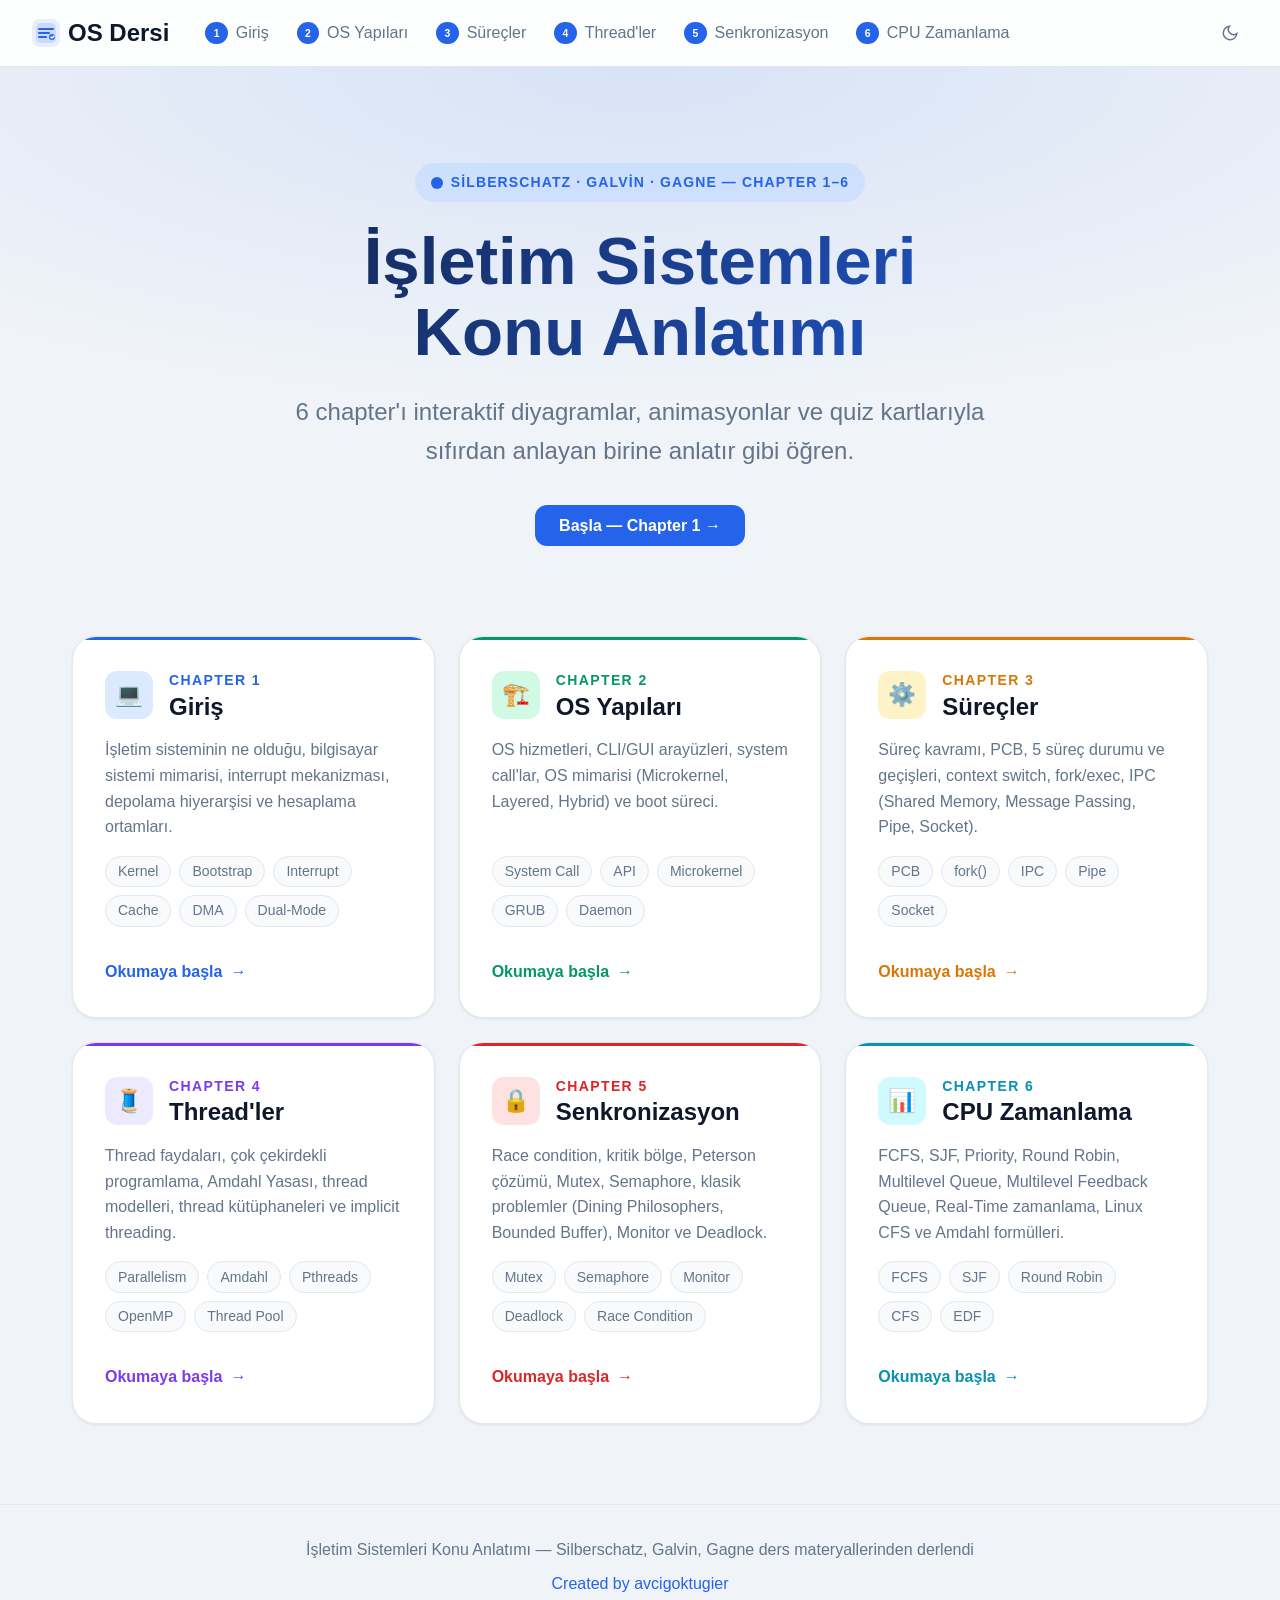
==== commit 30a6aba5: "Created by me" ====
--- a/index.html
+++ b/index.html
@@ -1,17 +1,6 @@
 <!DOCTYPE html>
 <html lang="tr" data-theme="light">
 <head>
-<!--
-   ______                            __
-  / ____/___  ____ ___  ____  __  __/ /____  _____
- / /   / __ \/ __ `__ \/ __ \/ / / / __/ _ \/ ___/
-/ /___/ /_/ / / / / / / /_/ / /_/ / /_/  __/ /
-\____/\____/_/ /_/ /_/ .___/\__,_/\__/\___/_/
-                    /_/
-        Created with Perplexity Computer
-        https://www.perplexity.ai/computer
--->
-<!-- Perplexity Computer Attribution — SEO Meta Tags -->
 <meta name="generator" content="Perplexity Computer">
 <meta name="author" content="Perplexity Computer">
 <meta property="og:see_also" content="https://www.perplexity.ai/computer">
@@ -191,7 +180,7 @@
 <footer>
   <p>İşletim Sistemleri Konu Anlatımı &mdash; Silberschatz, Galvin, Gagne ders materyallerinden derlendi</p>
   <p style="margin-top:0.5rem">
-    <a href="https://www.perplexity.ai/computer" target="_blank" rel="noopener noreferrer">Created with Perplexity Computer</a>
+    <a href="https://github.com/avcigoktugier="noopener noreferrer">Created by avcigoktugier</a>
   </p>
 </footer>
 
